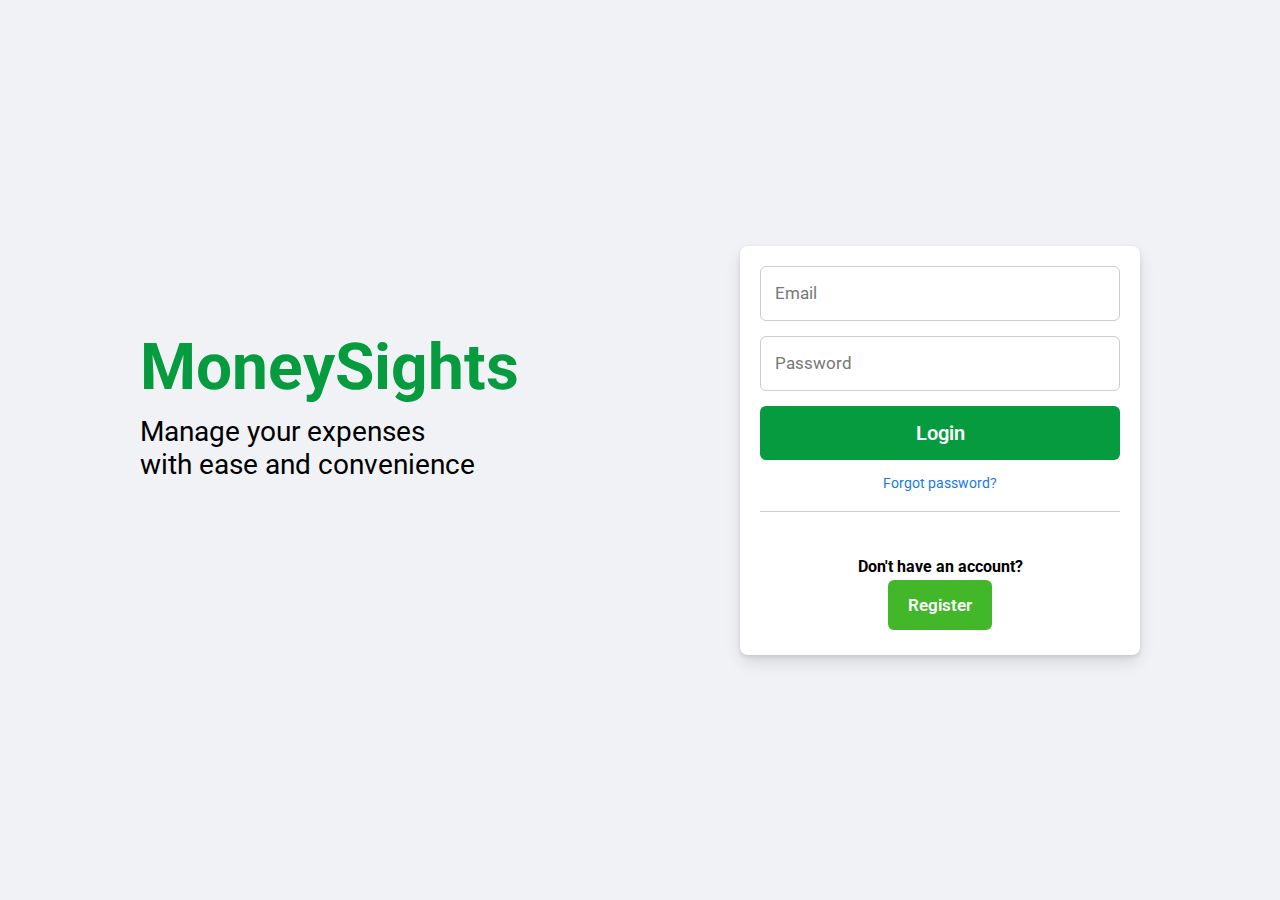
==== login.html @ fe132c71 "initial commit with skeleton pages" ====
<!DOCTYPE html>
<!-- Coding By CodingNepal - www.codingnepalweb.com -->
<html lang="en">
  <head>
    <meta charset="UTF-8">
    <meta name="viewport" content="width=device-width, initial-scale=1.0">
    <title>MoneySights Login</title>
    <style>
        @import url('https://fonts.googleapis.com/css2?family=Roboto:wght@300;400;500;700&display=swap');

* {
  margin: 0;
  padding: 0;
  box-sizing: border-box;
  font-family: 'Roboto', sans-serif;
}

.flex {
  display: flex;
  align-items: center;
}

.container {
  padding: 0 15px;
  min-height: 100vh;
  justify-content: center;
  background: #f0f2f5;
}

.login-page {
  justify-content: space-between;
  max-width: 1000px;
  width: 100%;
}

.login-page .text {
  margin-bottom: 90px;
}

.login-page h1 {
  color: #069b3f;
  font-size: 4rem;
  margin-bottom: 10px;
}

.login-page p {
  font-size: 1.75rem;
  white-space: nowrap;
}

form {
  display: flex;
  flex-direction: column;
  background: #fff;
  border-radius: 8px;
  padding: 20px;
  box-shadow: 0 2px 4px rgba(0, 0, 0, 0.1),
    0 8px 16px rgba(0, 0, 0, 0.1);
  max-width: 400px;
  width: 100%;
}

form input {
  height: 55px;
  width: 100%;
  border: 1px solid #ccc;
  border-radius: 6px;
  margin-bottom: 15px;
  font-size: 1rem;
  padding: 0 14px;
}

form input:focus {
  outline: none;
  border-color: #1877f2;
}

::placeholder {
  color: #777;
  font-size: 1.063rem;
}

.link {
  display: flex;
  flex-direction: column;
  text-align: center;
  gap: 15px;
}

.link .login {
  border: none;
  outline: none;
  cursor: pointer;
  background: #069b3f;
  padding: 15px 0;
  border-radius: 6px;
  color: #fff;
  font-size: 1.25rem;
  font-weight: 600;
  transition: 0.2s ease;
}

.link .login:hover {
  background: #088a3a;;
}

form a {
  text-decoration: none;
}

.link .forgot {
  color: #1877f2;
  font-size: 0.875rem;
}

.link .forgot:hover {
  text-decoration: underline;
}

hr {
  border: none;
  height: 1px;
  background-color: #ccc;
  margin-bottom: 20px;
  margin-top: 20px;
}

.button {
  margin-top: 25px;
  text-align: center;
  margin-bottom: 20px;
}

.button a {
  padding: 15px 20px;
  background: #42b72a;
  border-radius: 6px;
  color: #fff;
  font-size: 1.063rem;
  font-weight: 600;
  transition: 0.2s ease;
}

.button a:hover {
  background: #3ba626;
}

@media (max-width: 900px) {
  .login-page {
    flex-direction: column;
    text-align: center;
  }

  .login-page .text {
    margin-bottom: 30px;
  }
}

@media (max-width: 460px) {
  .login-page h1 {
    font-size: 3.5rem;
  }

 

  form {
    padding: 15px;
  }
}

.form .login-signup{
    margin-top: 30px;
    text-align: center;
    position: absolute;
    right: 10%;
}
    </style>
  </head>
  <body>
    <div class="container flex">
      <div class="login-page flex">
        <div class="text">
            <h1>MoneySights</h1>
          <p>Manage your expenses </p>
          <p>with ease and convenience</p>
        </div>
        <form action="dashboard.html">
          <input type="email" placeholder="Email" required>
          <input type="password" placeholder="Password" required>
          <div class="link">
            <button type="submit" class="login">Login</button>
            <a href="#" class="forgot">Forgot password?</a>
          </div>
          <hr>
          <div class="button">
            <h4>Don't have an account?</h4>
            <br>
            <a href="register.html">Register</a>
          </div>
          
        </form>
      </div>
      
    </div>
  </body>

</html>
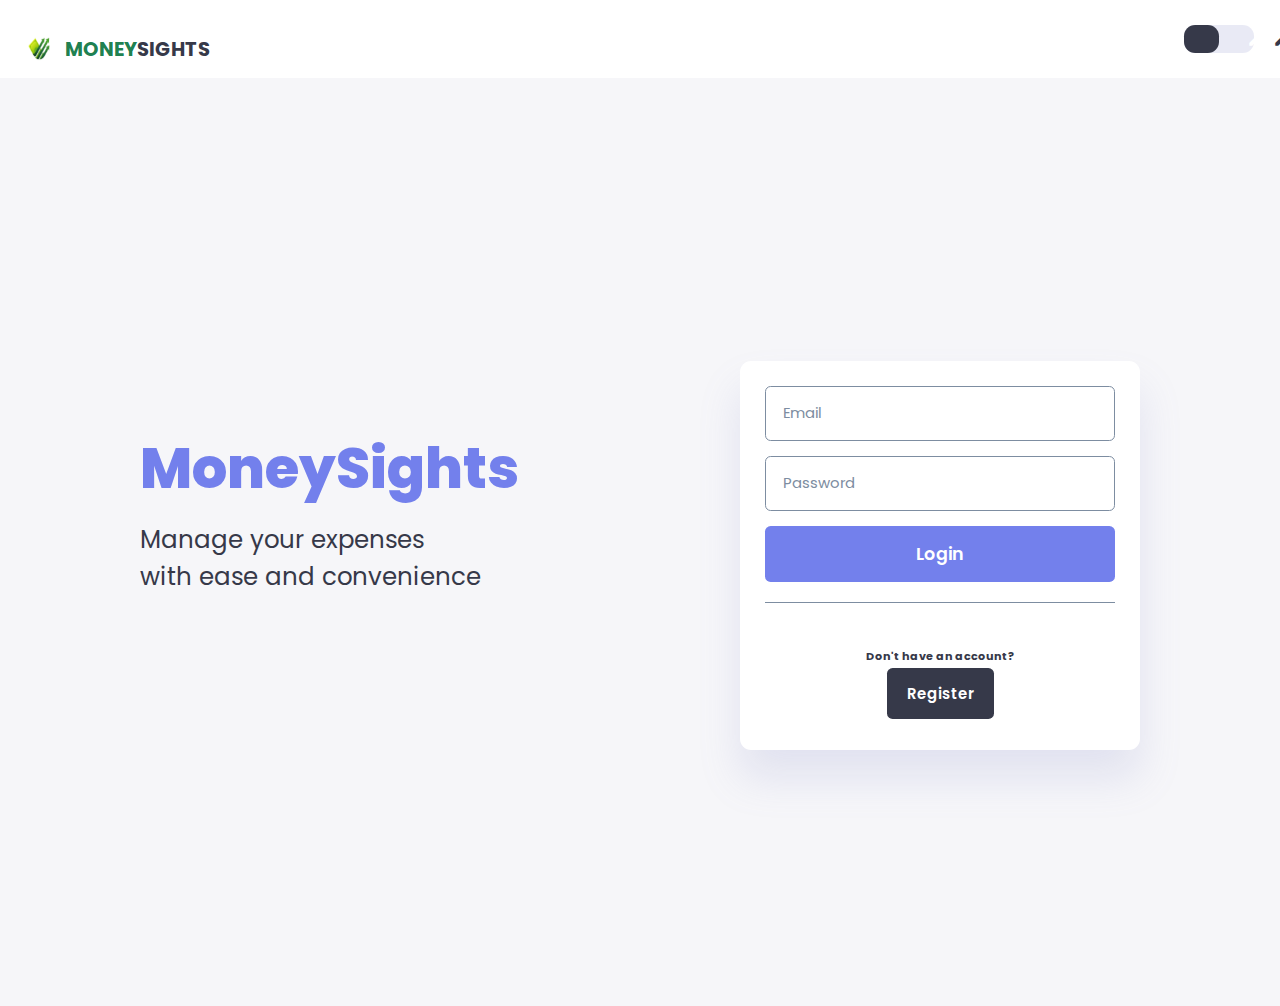
==== commit 61a31a1a: "Re-created front end" ====
--- a/login.html
+++ b/login.html
@@ -5,14 +5,19 @@
     <meta charset="UTF-8">
     <meta name="viewport" content="width=device-width, initial-scale=1.0">
     <title>MoneySights Login</title>
-    <style>
-        @import url('https://fonts.googleapis.com/css2?family=Roboto:wght@300;400;500;700&display=swap');
-
+    <!-- STYLESHEET -->
+    <link rel="stylesheet" href="./style.css" />
+    <!-- MATERIAL CDN -->
+    <link
+    href="https://fonts.googleapis.com/icon?family=Material+Icons+Sharp"
+    rel="stylesheet"
+    />
+ <style>  
 * {
   margin: 0;
   padding: 0;
   box-sizing: border-box;
-  font-family: 'Roboto', sans-serif;
+  font-family: 'Poppins', sans-serif;
 }
 
 .flex {
@@ -20,11 +25,13 @@
   align-items: center;
 }
 
-.container {
+
+
+.container2 {
   padding: 0 15px;
   min-height: 100vh;
   justify-content: center;
-  background: #f0f2f5;
+  background: var(--color-background); /* Changed to use variable */
 }
 
 .login-page {
@@ -38,7 +45,7 @@
 }
 
 .login-page h1 {
-  color: #069b3f;
+  color: var(--color-primary); /* Changed to use variable */
   font-size: 4rem;
   margin-bottom: 10px;
 }
@@ -46,16 +53,16 @@
 .login-page p {
   font-size: 1.75rem;
   white-space: nowrap;
+  color: var(--color-dark); /* Changed to use variable */
 }
 
 form {
   display: flex;
   flex-direction: column;
-  background: #fff;
-  border-radius: 8px;
-  padding: 20px;
-  box-shadow: 0 2px 4px rgba(0, 0, 0, 0.1),
-    0 8px 16px rgba(0, 0, 0, 0.1);
+  background: var(--color-white); /* Changed to use variable */
+  border-radius: var(--border-radius-2); /* Changed to use variable */
+  padding: var(--card-padding); /* Changed to use variable */
+  box-shadow: var(--box-shadow); /* Changed to use variable */
   max-width: 400px;
   width: 100%;
 }
@@ -63,20 +70,20 @@
 form input {
   height: 55px;
   width: 100%;
-  border: 1px solid #ccc;
-  border-radius: 6px;
+  border: 1px solid var(--color-info-dark); /* Changed to use variable */
+  border-radius: var(--border-radius-1); /* Changed to use variable */
   margin-bottom: 15px;
   font-size: 1rem;
-  padding: 0 14px;
+  padding: 0 var(--padding-1); /* Changed to use variable */
 }
 
 form input:focus {
   outline: none;
-  border-color: #1877f2;
+  border-color: var(--color-primary); /* Changed to use variable */
 }
 
 ::placeholder {
-  color: #777;
+  color: var(--color-info-dark); /* Changed to use variable */
   font-size: 1.063rem;
 }
 
@@ -91,17 +98,17 @@
   border: none;
   outline: none;
   cursor: pointer;
-  background: #069b3f;
+  background: var(--color-primary); /* Changed to use variable */
   padding: 15px 0;
-  border-radius: 6px;
-  color: #fff;
+  border-radius: var(--border-radius-1); /* Changed to use variable */
+  color: var(--color-white); /* Changed to use variable */
   font-size: 1.25rem;
   font-weight: 600;
   transition: 0.2s ease;
 }
 
 .link .login:hover {
-  background: #088a3a;;
+  background: var(--color-primary-variant); /* Changed to use variable */
 }
 
 form a {
@@ -109,7 +116,7 @@
 }
 
 .link .forgot {
-  color: #1877f2;
+  color: var(--color-primary); /* Changed to use variable */
   font-size: 0.875rem;
 }
 
@@ -120,7 +127,7 @@
 hr {
   border: none;
   height: 1px;
-  background-color: #ccc;
+  background-color: var(--color-info-dark); /* Changed to use variable */
   margin-bottom: 20px;
   margin-top: 20px;
 }
@@ -133,16 +140,16 @@
 
 .button a {
   padding: 15px 20px;
-  background: #42b72a;
-  border-radius: 6px;
-  color: #fff;
+  background:  var(--color-dark); /* Changed to use variable */
+  border-radius: var(--border-radius-1); /* Changed to use variable */
+  color: var(--color-white); /* Changed to use variable */
   font-size: 1.063rem;
   font-weight: 600;
   transition: 0.2s ease;
 }
 
 .button a:hover {
-  background: #3ba626;
+  background:  var(--color-info-dark); /* Changed to use variable */
 }
 
 @media (max-width: 900px) {
@@ -160,8 +167,6 @@
   .login-page h1 {
     font-size: 3.5rem;
   }
-
- 
 
   form {
     padding: 15px;
@@ -174,22 +179,45 @@
     position: absolute;
     right: 10%;
 }
+
     </style>
   </head>
   <body>
-    <div class="container flex">
+    <nav>
+      <div class="container">
+       
+        <div class="name">
+          <div class="logo">
+              <img src="./assets/images/logo.png" alt="logo">
+              <!-- <h2>MONEY<span class="danger">SIGHTS</span></h2> -->
+              <h2><span class="green">MONEY</span>SIGHTS</h2>
+          </div>
+          <div class="close" id="close-btn">
+              <span class="material-icons-sharp">close</span>
+          </div>
+        </div>
+        
+          <div class="profile-area">
+              <div class="theme-toggler">
+                  <span class="material-icons-sharp active">light_mode</span>
+                  <span class="material-icons-sharp">dark_mode</span>
+              </div>
+           
+          </div>
+      </div>
+    </nav>
+    <div class="container2 flex">
       <div class="login-page flex">
         <div class="text">
             <h1>MoneySights</h1>
           <p>Manage your expenses </p>
           <p>with ease and convenience</p>
         </div>
-        <form action="dashboard.html">
+        <form action="main.html">
           <input type="email" placeholder="Email" required>
           <input type="password" placeholder="Password" required>
           <div class="link">
             <button type="submit" class="login">Login</button>
-            <a href="#" class="forgot">Forgot password?</a>
           </div>
           <hr>
           <div class="button">
@@ -202,6 +230,11 @@
       </div>
       
     </div>
+<script src="./index.js"></script>
+<script>
+    themeToggler.addEventListener('click', () => {
+    document.body.classList.toggle('dark-theme-variables');              
+    })
+</script>
   </body>
-
-</html>+</html>
--- a/style.css
+++ b/style.css
@@ -0,0 +1,1099 @@
+@import url("https://fonts.googleapis.com/css2?family=Poppins:wght@300;400;500;600;700;800&display=swap");
+
+/* -------------- ROOT VARAIBLES ------------- */
+:root {
+  --color-primary: #7380ec;
+  --color-danger: #ff7782;
+  --color-green: #0a743fee;
+  --color-success: #41f1b6;
+  --color-warning: #ffbb55;
+  --color-white: #fff;
+  --color-info-dark: #7d8da1;
+  --color-info-light: #dce1eb;
+  --color-dark: #363949;
+  --color-light: rgba(132, 139, 200, 0.18);
+  --color-primary-variant: #111e88;
+  --color-dark-variant: #677483;
+  --color-background: #f6f6f9;
+
+  --card-border-radius: 2rem;
+  --border-radius-1: 0.4rem;
+  --border-radius-2: 0.8rem;
+  --border-radius-3: 1.2rem;
+
+  --card-padding: 1.8rem;
+  --padding-1: 1.2rem;
+
+  --box-shadow: 0 2rem 3rem var(--color-light);
+}
+
+/* -------------- DARK THEME VARIABLES ------------- */
+.dark-theme-variables {
+  --color-background: #181a1e;
+  --color-white: #202528;
+  --color-dark: #edeffd;
+  --color-dark-variant: #a3bdcc;
+  --color-light: rgba(0, 0, 0, 0.4);
+  --box-shadow: 0 2rem 3rem var(--color-light);
+}
+* {
+  margin: 0;
+  padding: 0;
+  outline: 0;
+  appearance: none;
+  border: 0;
+  text-decoration: none;
+  list-style: none;
+  box-sizing: border-box;
+}
+
+html {
+  font-size: 14px;
+}
+
+body {
+  width: 100vw;
+  height: 100vh;
+  font-family: poppins, sans-serif;
+  font-size: 0.88rem;
+  background: var(--color-background);
+  user-select: none;
+  overflow-x: hidden;
+  color: var(--color-dark);
+}
+
+
+/* ============= NAV BAR ============ */
+nav {
+  width: 100%;
+  background: var(--color-white);
+  padding: 1rem 0;
+  margin-bottom: 2rem;
+  /* height: 3rem; */
+}
+
+nav .container {
+  display: flex;
+  justify-content: space-between;
+  align-items: center;
+  position: relative;
+  width: 96%;
+  margin: 0 auto;
+}
+
+nav img.logo {
+  width: 2rem;
+}
+
+nav .name {
+  display: flex;
+  align-items: center;
+  justify-content: space-between;
+  margin-top: 1.4rem;
+}
+
+nav .logo {
+  display: flex;
+  gap: 0.8rem;
+}
+
+nav .logo img {
+  width: 2rem;
+  height: 2rem;
+}
+
+nav .close {
+  display: none;
+}
+
+
+
+nav .profile-area {
+  display: flex;
+  align-items: center;
+  justify-content: space-between;
+  gap: 4rem;
+}
+
+nav .profile-area .theme-toggler {
+  display: flex;
+  background: var(--color-light);
+  width: 5rem;
+  height: 2rem;
+  border-radius: var(--border-radius-2);
+  cursor: pointer;
+}
+
+nav .profile-area .theme-toggler span {
+  width: 50%;
+  height: 100%;
+  display: flex;
+  align-items: center;
+  justify-content: center;
+  font-size: 1.3rem;
+}
+
+nav .profile-area .theme-toggler .active {
+  background: var(--color-dark);
+  border-radius: var(--border-radius-2);
+  color: var(--color-white);
+}
+
+nav .profile-area .profile {
+  display: flex;
+  gap: 1rem;
+  align-items: center;
+}
+
+nav .profile-area .profile-photo {
+  display: block;
+  width: 3rem;
+  height: 3rem;
+  border-radius: 50%;
+  overflow: hidden;
+}
+
+nav .profile-area button {
+  display: none;
+}
+
+
+/* ============= Transactions Page ============ */
+
+.transactions-section {
+  /* margin-top: 2rem; */
+  padding: 50px;
+}
+
+.transactions-section h2 {
+  margin-bottom: 0.8rem;
+}
+
+
+.transactions-section table {
+  background: var(--color-white);
+  width: 100%;
+  border-radius: var(--card-border-radius);
+  padding: var(--card-padding);
+  text-align: center;
+  box-shadow: var(--box-shadow);
+  transition: all 300ms ease;
+}
+
+.transactions-section table:hover {
+  box-shadow: none;
+}
+
+table tbody td {
+  height: 2.8rem;
+  border-bottom: 1px solid var(--color-light);
+  color: var(--color-dark-variant);
+}
+
+table tbody tr:last-child td {
+  border: none;
+}
+
+.transactions-section a {
+  text-align: center;
+  display: block;
+  margin: 1rem auto;
+  color: var(--color-primary);
+}
+
+/* Styles for Transaction Form */
+/* ================ TRANSACTION FORM ================ */
+.transaction-form {
+  margin-bottom: 2rem;
+  width: 300px;
+}
+
+.transaction-form input,
+.transaction-form select {
+  margin-bottom: 1rem;
+  padding: 0.5rem;
+  width: 100%;
+  box-sizing: border-box;
+  border-radius: 10px;
+}
+
+.transaction-form button {
+  background-color: var(--color-primary);
+  color: white;
+  border: none;
+  padding: 0.5rem 1rem;
+  cursor: pointer;
+  border-radius: 15px;
+} 
+
+
+
+
+.container {
+  display: grid;
+  width: 96%;
+  margin: 0 auto;
+  gap: 1.8rem;
+  grid-template-columns: 14rem auto 23rem;
+}
+
+a {
+  color: var(--color-dark);
+}
+
+img {
+  display: block;
+  width: 100%;
+}
+
+h1 {
+  font-weight: 800;
+  font-size: 1.8rem;
+}
+
+h2 {
+  font-size: 1.4rem;
+}
+
+h3 {
+  font-size: 0.87rem;
+}
+
+h4 {
+  font-size: 0.8rem;
+}
+
+h5 {
+  font-size: 0.77rem;
+}
+
+small {
+  font-size: 0.75rem;
+}
+
+.profile-photo {
+  width: 2.8rem;
+  height: 2.8rem;
+  border-radius: 50%;
+  overflow: hidden;
+}
+
+.text-muted {
+  color: var(--color-info-dark);
+}
+
+p {
+  color: var(--color-dark-variant);
+}
+
+b {
+  color: var(--color-dark);
+}
+
+.primary {
+  color: var(--color-primary);
+}
+.danger {
+  color: var(--color-danger);
+}
+.green {
+  color: var(--color-green);
+}
+.success {
+  color: var(--color-success);
+}
+.warning {
+  color: var(--color-warning);
+}
+
+aside {
+  height: 100vh;
+}
+
+
+
+
+/* ================== SIDEBAR ==================== */
+aside .sidebar {
+  display: flex;
+  flex-direction: column;
+  height: 86vh;
+  position: relative;
+  top: 0rem;
+}
+
+/* will be shown only on mobile and tablets */
+ aside button#close-btn {
+  display: none;
+}
+
+/* will be shown only on mobile and tablets */
+ aside button#menu-btn {
+  display: none;
+}
+
+aside h3 {
+  font-weight: 500;
+}
+
+aside .sidebar a {
+  display: flex;
+  color: var(--color-info-dark);
+  margin-left: 2rem;
+  gap: 1rem;
+  align-items: center;
+  position: relative;
+  height: 3.7rem;
+  transition: all 300ms ease;
+}
+
+aside .sidebar a span {
+  font-size: 1.6rem;
+  transition: all 300ms ease;
+}
+
+aside .sidebar a:last-child {
+  position: absolute;
+  bottom: 2rem;
+  width: 100%;
+}
+
+aside .sidebar a.active {
+  background: var(--color-light);
+  color: var(--color-primary);
+  margin-left: 0;
+}
+
+aside .sidebar a.active:before {
+  content: "";
+  width: 6px;
+  height: 100%;
+  background: var(--color-primary);
+}
+
+aside .sidebar a.active span {
+  color: var(--color-primary);
+  margin-left: calc(1rem - 3px);
+}
+
+aside .sidebar a:hover {
+  color: var(--color-primary);
+}
+
+aside .sidebar a:hover span {
+  margin-left: 1rem;
+}
+
+aside .sidebar .message-count {
+  background: var(--color-danger);
+  color: var(--color-white);
+  padding: 2px 10px;
+  font-size: 11px;
+  border-radius: var(--border-radius-1);
+}
+
+/* ================== .dashboard section ==================== */
+/* .dashboard-main {
+  margin-top: 1.4rem;
+} */
+
+/* #dashboard {
+  display: flex;
+} */
+
+.dashboard-main{
+  
+  margin-right: 5rem;
+}
+
+.dashboard-main .date {
+  display: inline-block;
+  background: var(--color-light);
+  border-radius: var(--border-radius-1);
+  margin-top: 1rem;
+  padding: 0.5rem 1.6rem;
+}
+
+.dashboard-main .date input[type="date"] {
+  background: transparent;
+  color: var(--color-dark);
+}
+
+.dashboard-main .insights {
+  display: grid;
+  grid-template-columns: repeat(3, 1fr);
+  gap: 1.6rem;
+}
+
+.dashboard-main .insights > div {
+  background: var(--color-white);
+  padding: var(--card-padding);
+  border-radius: var(--card-border-radius);
+  margin-top: 1rem;
+  box-shadow: var(--box-shadow);
+  transition: all 300ms ease;
+}
+
+.dashboard-main .insights > div:hover {
+  box-shadow: none;
+}
+
+.dashboard-main .insights > div span {
+  background: var(--color-primary);
+  padding: 0.5rem;
+  border-radius: 50%;
+  color: var(--color-white);
+  font-size: 2rem;
+}
+
+.dashboard-main .insights > div.expenses span {
+  background: var(--color-danger);
+}
+
+.dashboard-main .insights > div.income span {
+  background: var(--color-success);
+}
+
+.dashboard-main .insights > div .middle {
+  display: flex;
+  align-items: center;
+  justify-content: space-between;
+}
+
+.dashboard-main .insights h3 {
+  margin: 1rem 0 0.6rem;
+  font-size: 1rem;
+}
+
+.dashboard-main .insights .progress {
+  position: relative;
+  width: 92px;
+  height: 92px;
+  border-radius: 50%;
+}
+
+.dashboard-main .insights svg {
+  width: 7rem;
+  height: 7rem;
+}
+
+.dashboard-main .insights svg circle {
+  fill: none;
+  stroke: var(--color-primary);
+  stroke-width: 14;
+  stroke-linecap: round;
+  transform: translate(5px, 5px);
+}
+
+.dashboard-main .insights .sales svg circle {
+  stroke-dashoffset: -30;
+  stroke-dasharray: 200;
+}
+
+.dashboard-main .insights .expenses svg circle {
+  stroke-dashoffset: 20;
+  stroke-dasharray: 80;
+}
+
+.dashboard-main .insights .income svg circle {
+  stroke-dashoffset: 35;
+  stroke-dasharray: 110;
+}
+
+.dashboard-main .insights .progress .number {
+  position: absolute;
+  top: 0;
+  left: 0;
+  height: 100%;
+  width: 100%;
+  display: flex;
+  justify-content: center;
+  align-items: center;
+}
+
+.dashboard-main .insights small {
+  margin-top: 1.3rem;
+  display: block;
+}
+
+
+/********************* budgetS PAGE *****************/
+.budget-card .budget-form {
+  display: flex;
+  justify-content: space-between;
+  align-items: flex-start; /* Align items at the start of the flex container */
+  flex-wrap: wrap; /* Allow items to wrap */
+}
+
+
+.budget-card .overall-category {
+  border-radius: var(--card-border-radius);
+  border: 1px solid #ddd;
+  padding: var(--card-padding);
+  margin-bottom: 20px;
+  margin-top: 70px;
+  margin-right: 10px;
+  width: 250px;
+  height: 150px;
+
+}
+
+.budget-card .other-categories {
+  width: calc(100% - 260px); /* Adjust width to leave space for overall category */
+}
+
+.budget-card button[type="submit"] {
+  background-color: var(--color-primary);
+  color: white;
+  border: none;
+  padding: 0.5rem 1rem;
+  cursor: pointer;
+  border-radius: 10px;
+  margin: 50px;
+              
+}
+
+.budget-card .other-categories h2{
+  margin-left: 20px;
+}
+
+.budget-card {
+  border-radius: var(--card-border-radius);
+  /* box-shadow: var(--box-shadow); */
+  padding: var(--card-padding);
+  margin-bottom: 20px;
+  width: 100%;
+}
+
+.budget-card .category-grid {
+  display: grid;
+  grid-template-columns: repeat(auto-fit, minmax(130px, 1fr));
+  grid-gap: 2px;
+  margin-top: 1rem;
+}
+
+.budget-card .category-card {
+  width: 150px;
+  border-radius: var(--card-border-radius);
+  padding: var(--card-padding);
+  transition: background-color 0.3s ease;
+}
+
+.budget-card .category-card:hover {
+  background-color: var(--color-white);
+}
+
+.budget-card .budget-card .category {
+  display: flex;
+  flex-direction: column;
+  width: 100px;
+}
+
+.budget-card .category .icon {
+  font-size: 1.5rem;
+  margin-right: 10px;
+}
+
+.budget-card .category input[type="number"] {
+  margin-top: 10px;
+  padding: 0.5rem;
+  background-color: var(--color-white);
+  border: 1px solid var(--color-dark-variant);
+  color: var(--color-dark);
+  border-radius: 10px;
+  box-sizing: border-box;
+  width: 100px;
+}
+
+/* Add media queries for responsiveness */
+@media screen and (max-width: 768px) {
+  .budget-card .overall-category,
+  .budget-card .other-categories {
+    width: 100%; /* Make overall and other categories full width on smaller screens */
+    margin: 0;
+    height: 180px;
+  }
+
+  .budget-card .other-categories h2 {
+    margin-left: 0; /* Reset margin for heading */
+  }
+
+  .budget-card button[type="submit"] {
+    margin: 20px 0; /* Adjust margin for button */
+  }
+}
+
+@media screen and (max-width: 576px) {
+  .budget-card .category-grid {
+    grid-template-columns: repeat(auto-fit, minmax(100px, 1fr)); /* Adjust grid columns for smaller screens */
+  }
+
+  .budget-card .category-card {
+    width: 120px; /* Adjust category card width for smaller screens */
+  }
+
+  .budget-card .category input[type="number"] {
+    width: 80px; /* Adjust input width for smaller screens */
+  }
+}
+
+
+
+
+/********************* Profile Page *****************/
+/* Profile Page Styles */
+.profile-container {
+  width: 500px;
+  margin: 50px auto;
+  padding: var(--card-padding);
+  background-color: var(--color-white);
+  border-radius: var(--card-border-radius);
+  box-shadow: var(--box-shadow);
+}
+
+.profile-image-container {
+  text-align: center;
+  margin-bottom: 20px;
+  
+}
+
+.profile-image {
+  width: 150px;
+  height: 150px;
+  border-radius: 50%;
+  object-fit: cover;
+  border: 4px solid var(--color-primary);
+  margin-bottom: 10px;
+  position: relative;
+  left: 35%;
+}
+
+.profile-container input[type="file"] {
+  display: none;
+  border-radius: 10px;
+}
+
+.profile-container .upload-btn {
+  background-color: var(--color-primary);
+  color: var(--color-white);
+  padding: 10px 20px;
+  border: none;
+  border-radius: 50px;
+  cursor: pointer;
+  transition: background-color 0.3s ease;
+  display: block;
+  margin: 0 auto;
+
+}
+
+.profile-container .submit{
+  position: relative;
+  left: 38%;
+} 
+
+.profile-container .upload-btn:hover {
+  background-color: var(--color-primary-variant);
+}
+
+.profile-container input[type="text"],
+.profile-container input[type="email"],
+.profile-container input[type="tel"],
+.profile-container input[type="password"] {
+  width: calc(100% - 22px);
+  padding: 10px;
+  margin: 5px 0 15px;
+  border: 1px solid #ccc;
+  border-radius: 15px;
+  box-sizing: border-box;
+  transition: border-color 0.3s ease;
+}
+
+.profile-container input[type="text"]:focus,
+.profile-container input[type="email"]:focus,
+.profile-container input[type="tel"]:focus,
+.profile-container input[type="password"]:focus {
+  border-color: var(--color-primary);
+  outline: none;
+}
+
+.profile-container input[type="submit"] {
+  background-color: var(--color-primary);
+  color: var(--color-white);
+  padding: 10px 20px;
+  border: none;
+  border-radius: 32px;
+  cursor: pointer;
+  transition: background-color 0.3s ease;
+}
+
+.profile-container input[type="submit"]:hover {
+  background-color: var(--color-primary-variant);
+}
+
+
+/********************* CANVAS CHART *****************/
+
+main .graph {
+  position: relative;
+}
+
+main canvas#chart {
+  background: var(--color-white);
+  max-width: 100%;
+  margin-top: 2rem;
+  border-radius: var(--card-border-radius);
+  padding: var(--card-padding);
+  position: relative; /* Ensure the canvas is positioned relative to its container */
+}
+
+main .graph h2 {
+  position: absolute;
+  top: 10px;
+  left: 3.5%;
+}
+
+main .toggle-buttons {
+  position: absolute;
+  top: 10px; /* Adjust the top position as needed */
+  right: 10px; /* Adjust the right position as needed */
+  transform-origin: top right; /* Set the origin for scaling */
+  transform: scale(1); /* Initial scale */
+  display: flex;
+  margin-top: 5px;
+  transition: transform 0.3s ease; /* Add smooth transition */
+}
+
+main .toggle-buttons input[type="radio"] {
+  display: none;
+}
+
+main .toggle-buttons label {
+  padding: 3px 5px;
+  margin: 0 5px;
+  background-color: var(--color-light);
+  border-radius: 5px;
+  cursor: pointer;
+}
+
+main .toggle-buttons label:hover {
+  background-color: var(--color-info-light);
+}
+
+main .toggle-buttons input[type="radio"]:checked + label {
+  background-color: var(--color-primary);
+  color: white;
+}
+
+/* Example: Scale the toggle buttons when the graph is scaled */
+.main.scaled .toggle-buttons {
+  transform: scale(0.8); /* Adjust the scale as needed */
+}
+
+
+
+
+/* ================= RIGHT ================ */
+.right {
+  margin-top: 0rem;
+}
+
+/* .right .top {
+  display: flex;
+  justify-content: end;
+  gap: 2rem;
+} */
+
+
+
+
+/* ================= RECENT UPDATES ================ */
+.right .recent-updates {
+  margin-top: 1rem;
+}
+
+.right .recent-updates h2 {
+  margin-bottom: 0.8rem;
+}
+
+.right .recent-updates .updates {
+  background: var(--color-white);
+  padding: var(--card-padding);
+  border-radius: var(--card-border-radius);
+  box-shadow: var(--box-shadow);
+  transition: all 300ms ease;
+}
+
+.right .recent-updates .updates:hover {
+  box-shadow: none;
+}
+
+.right .recent-updates .updates .update {
+  display: grid;
+  grid-template-columns: 2.6rem auto;
+  gap: 1rem;
+  margin-bottom: 1rem;
+}
+
+    /* ==================== RECENT TRANSACTIONS ================ */
+      
+
+      .recent-transactions {
+        width:100%;
+        min-width: 450px;
+        max-width: 900px; /* Set maximum width for better readability */
+        padding: 20px 5px; /* Adjust padding as needed */
+    }
+
+    .recent-transactions .header {
+        display: flex;
+        justify-content: space-between;
+        margin-bottom: 1rem;
+    }
+
+    .recent-transactions .header a {
+        display: flex;
+        align-items: center;
+        color: var(--color-primary);
+    }
+
+    .grid-container {
+        display: grid;
+        grid-template-columns: repeat(auto-fit, minmax(200px, 1fr)); /* Adjust column width as needed */
+        grid-gap: 0px; /* Adjust gap between grid items */
+    }
+
+    .transaction {
+        display: flex;
+        align-items: center;
+        justify-content: space-around;
+        padding: 1.5rem var(--card-padding);
+        border-radius: var(--card-border-radius);
+        transition: all 300ms ease;
+        cursor: pointer;
+        max-width: 200px;
+    }
+
+    .transaction:hover {
+        background: var(--color-white);
+    }
+
+    .service {
+        display: flex;
+        gap: 1rem;
+    }
+
+    .icon {
+        padding: var(--padding-2);
+        border-radius: var(--border-radius-1);
+        display: flex;
+        align-items: center;
+    }
+    
+
+/* ================= MEDIA QUERIES ================ */
+@media screen and (max-width: 1000px) {
+
+ 
+  nav .profile-area {
+    gap: 2rem;
+  }
+
+ 
+  aside button#menu-btn {
+    display: none;
+  }
+  
+  
+  .container {
+    width: 94%;
+    grid-template-columns: 7rem auto 23rem;
+  }
+
+  aside .logo h2 {
+    display: none;
+  }
+  /* will be shown only on mobile and tablets */
+
+
+  aside .sidebar h3 {
+    display: none;
+  }
+
+  aside .sidebar a {
+    width: 5.6rem;
+  }
+
+  aside .sidebar a:last-child {
+    position: relative;
+    margin-top: 1.8rem;
+  }
+
+  .dashboard-main .insights {
+    grid-template-columns: 1fr;
+    gap: 0;
+  }
+
+  .transactions-section {
+    width: 94%;
+    position: absolute;
+    left: 50%;
+    transform: translateX(-50%);
+    margin: 2rem 0 0 8.8rem;
+  }
+
+   .transactions-section table {
+    width: 83vw;
+  }
+
+  table thead tr th:last-child,
+   table thead tr th:first-child {
+    display: none;
+  }
+
+ table tbody tr td:last-child,
+ table tbody tr td:first-child {
+    display: none;
+  }
+}
+
+/* ================= MEDIA QUERIES ================ */
+@media screen and (max-width: 768px) {
+  .container {
+    width: 100%;
+    grid-template-columns: 1fr;
+  }
+
+  nav .profile-area button#menu-btn {
+    display: inline;
+    background: transparent;
+    color: var(--color-dark);
+  }
+
+  nav .profile-area {
+    gap: 2.6rem;
+  }
+
+  nav .profile h5,
+  nav .profile span {
+    display: none;
+  }
+
+  aside {
+    position: fixed;
+    left: -100%;
+    background: var(--color-white);
+    width: 18rem;
+    z-index: 3;
+    box-shadow: 1rem 3rem 4rem var(--color-light);
+    height: 100vh;
+    padding-right: var(--card-padding);
+    display: none;
+    animation: showMenu 400ms ease forwards;
+  }
+
+  @keyframes showMenu {
+    to {
+      left: 0;
+    }
+  }
+
+  aside .logo {
+    margin-left: 1rem;
+  }
+
+  aside .logo h2 {
+    display: inline;
+  }
+
+  aside .sidebar h3 {
+    display: inline;
+  }
+
+  aside .sidebar a {
+    width: 100%;
+    height: 3.4rem;
+  }
+
+  aside .sidebar a:last-child {
+    position: absolute;
+    bottom: 5rem;
+  }
+
+  aside button#close-btn {
+    display: inline-block;
+    cursor: pointer;
+  }
+
+  .dashboard-main {
+   
+    padding: 0 1rem;
+  }
+
+  .dashboard-main .insights > div {
+    width: 100%;
+  }
+
+  .transactions-section {
+    position: relative;
+    margin: 3rem 0 0 0;
+    width: 100%;
+  }
+
+  .transactions-section table {
+    width: 100%;
+    margin: 0;
+  }
+
+  .right {
+    width: 94%;
+    margin: 0 auto 4rem;
+  }
+
+  .right .top {
+    position: fixed;
+    top: 0;
+    left: 0;
+    align-items: center;
+    padding: 0 0.8rem;
+    height: 4.6rem;
+    background: var(--color-white);
+    width: 100%;
+    margin: 0;
+    z-index: 2;
+    box-shadow: 0 1rem 1rem var(--color-light);
+  }
+
+  .right .top .theme-toggler {
+    width: 4.4rem;
+    position: absolute;
+    left: 66%;
+  }
+
+  .right .profile .info {
+    display: none;
+  }
+
+  .right .top button {
+    display: inline-block;
+    background: transparent;
+    cursor: pointer;
+    color: var(--color-dark);
+    position: absolute;
+    left: 1rem;
+  }
+
+  .right .top button span {
+    font-size: 2rem;
+  }
+}
+
+
+
+
+
+
+
+
+
+
+
